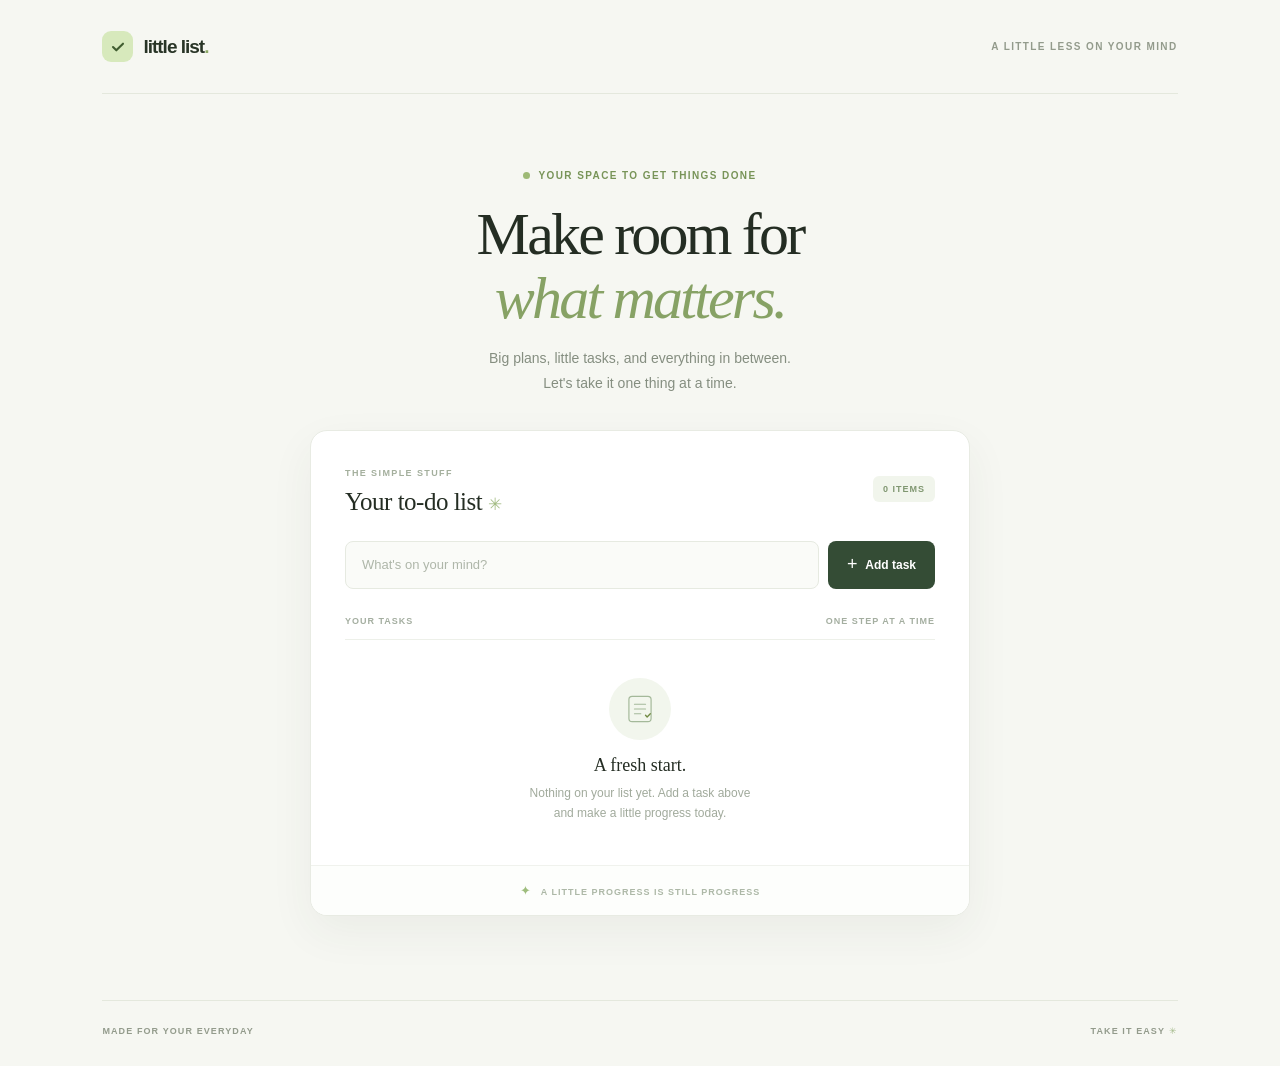
==== ai/dev/github-copilot/todo-app/index.html @ 70927fcd "Agent Host changes for agents/personal-portfolio-page-setup" ====
<!doctype html>
<html lang="en">
  <head>
    <meta charset="utf-8">
    <meta name="viewport" content="width=device-width, initial-scale=1">
    <meta name="theme-color" content="#f6f7f2">
    <title>Little List — A little space to get things done</title>
    <link rel="stylesheet" href="styles.css">
    <script src="app.js" defer></script>
  </head>
  <body>
    <div class="page">
      <header class="site-header">
        <a class="brand" href="index.html" aria-label="Little List home">
          <span class="brand-mark" aria-hidden="true">
            <svg viewBox="0 0 24 24" fill="none"><path d="m6 12 4 4 8-8" stroke="currentColor" stroke-width="2.5" stroke-linecap="round" stroke-linejoin="round"/></svg>
          </span>
          <span>little list<span class="brand-period">.</span></span>
        </a>
        <span class="header-note">A LITTLE LESS ON YOUR MIND</span>
      </header>

      <main>
        <section class="intro" aria-labelledby="page-title">
          <div class="eyebrow"><span></span> YOUR SPACE TO GET THINGS DONE</div>
          <h1 id="page-title">Make room for<br><em>what matters.</em></h1>
          <p>Big plans, little tasks, and everything in between.<br class="desktop-break"> Let's take it one thing at a time.</p>
        </section>

        <section class="list-card" aria-labelledby="list-title">
          <div class="card-heading">
            <div>
              <span class="section-label">THE SIMPLE STUFF</span>
              <h2 id="list-title">Your to-do list <span aria-hidden="true">✳</span></h2>
            </div>
            <span class="task-count" id="task-count" aria-live="polite">0 ITEMS</span>
          </div>

          <form id="todo-form" class="add-form">
            <label class="sr-only" for="todo-input">Add a task</label>
            <input id="todo-input" name="task" type="text" placeholder="What's on your mind?" autocomplete="off" required>
            <button type="submit"><span aria-hidden="true">+</span> Add task</button>
          </form>

          <div class="list-heading"><span>YOUR TASKS</span><span>ONE STEP AT A TIME</span></div>
          <ul id="todo-list" class="todo-list" aria-label="Your tasks"></ul>
          <div id="empty-state" class="empty-state">
            <div class="empty-icon" aria-hidden="true">
              <svg viewBox="0 0 48 48" fill="none"><rect x="10" y="8" width="28" height="32" rx="4" stroke="currentColor" stroke-width="1.5"/><path d="M17 18h14M17 24h14M17 30h8" stroke="currentColor" stroke-width="1.5" stroke-linecap="round"/><path d="m31 32 2 2 4-4" stroke="#718a43" stroke-width="1.7" stroke-linecap="round" stroke-linejoin="round"/></svg>
            </div>
            <h3>A fresh start.</h3>
            <p>Nothing on your list yet. Add a task above<br> and make a little progress today.</p>
          </div>
          <div class="card-footer"><span class="footer-sparkle" aria-hidden="true">✦</span> A LITTLE PROGRESS IS STILL PROGRESS</div>
        </section>
      </main>

      <footer class="site-footer">
        <span>MADE FOR YOUR EVERYDAY</span>
        <span>TAKE IT EASY <span aria-hidden="true">✳</span></span>
      </footer>
    </div>
  </body>
</html>
---- ai/dev/github-copilot/todo-app/styles.css ----
:root {
  color-scheme: light;
  font-family: Arial, Helvetica, sans-serif;
  color: #242d23;
  background: #f6f7f2;
  font-synthesis: none;
}

* { box-sizing: border-box; }

body {
  margin: 0;
  min-width: 280px;
}

button, input { font: inherit; }

button:focus-visible, input:focus-visible, a:focus-visible {
  outline: 3px solid #93ad65;
  outline-offset: 3px;
}

.page {
  max-width: 1440px;
  min-height: 100vh;
  margin: 0 auto;
  padding: 0 8%;
}

.site-header {
  height: 94px;
  display: flex;
  align-items: center;
  justify-content: space-between;
  border-bottom: 1px solid #e4e8dd;
}

.brand {
  display: inline-flex;
  align-items: center;
  gap: 10px;
  color: #283426;
  text-decoration: none;
  font-size: 19px;
  font-weight: 800;
  letter-spacing: -1px;
}

.brand-mark {
  display: grid;
  width: 31px;
  height: 31px;
  place-items: center;
  border-radius: 9px;
  background: #d7e9bc;
  color: #405d30;
}

.brand-mark svg { width: 20px; height: 20px; }
.brand-period { color: #8eaa67; }

.header-note, .section-label, .list-heading, .card-footer, .site-footer, .eyebrow {
  font-size: 10px;
  font-weight: 700;
  letter-spacing: 1.4px;
}

.header-note, .site-footer { color: #939b8c; }

main { max-width: 660px; margin: 0 auto; }

.intro { padding: 71px 0 33px; text-align: center; }

.eyebrow {
  display: inline-flex;
  align-items: center;
  gap: 8px;
  color: #789458;
}

.eyebrow span {
  width: 7px;
  height: 7px;
  border-radius: 50%;
  background: #9eba76;
}

h1 {
  margin: 20px 0 16px;
  font-family: Georgia, 'Times New Roman', serif;
  font-size: clamp(42px, 6vw, 60px);
  font-weight: 400;
  letter-spacing: -2.8px;
  line-height: 1.06;
}

h1 em { color: #87a265; font-weight: 400; }
.intro p { margin: 0; color: #858e80; font-size: 14px; line-height: 1.8; }

.list-card {
  padding: 31px 34px 0;
  overflow: hidden;
  border: 1px solid #e8ebe3;
  border-radius: 17px;
  background: #fff;
  box-shadow: 0 16px 45px rgba(50, 67, 43, .06);
}

.card-heading { display: flex; align-items: center; justify-content: space-between; gap: 12px; }
.section-label { color: #a4af9d; font-size: 9px; }
h2 { margin: 8px 0 0; font-family: Georgia, 'Times New Roman', serif; font-size: 25px; font-weight: 400; letter-spacing: -.5px; }
h2 span { color: #a3bc84; font-size: 17px; }

.task-count {
  flex-shrink: 0;
  padding: 8px 10px;
  border-radius: 6px;
  background: #f1f5ec;
  color: #809771;
  font-size: 9px;
  font-weight: 700;
  letter-spacing: 1px;
}

.add-form {
  display: flex;
  gap: 9px;
  margin-top: 25px;
}

.add-form input {
  width: 100%;
  min-width: 0;
  padding: 0 16px;
  border: 1px solid #e6eae1;
  border-radius: 8px;
  background: #fafbf8;
  color: #2b352a;
  font-size: 13px;
}

.add-form input::placeholder { color: #aeb6a9; }

.add-form button {
  min-height: 48px;
  flex-shrink: 0;
  padding: 0 19px;
  border: 0;
  border-radius: 8px;
  background: #344c35;
  color: #fff;
  cursor: pointer;
  font-size: 12px;
  font-weight: 700;
}

.add-form button:hover { background: #263d28; }
.add-form button span { margin-right: 5px; font-size: 18px; font-weight: 400; vertical-align: -1px; }

.list-heading {
  display: flex;
  justify-content: space-between;
  gap: 12px;
  padding: 27px 0 13px;
  border-bottom: 1px solid #edf0e9;
  color: #a4aea0;
  font-size: 9px;
  letter-spacing: 1px;
}

.todo-list { padding: 0; margin: 0; list-style: none; }
.todo-item { display: flex; align-items: center; gap: 12px; min-height: 57px; border-bottom: 1px solid #edf0e9; }
.todo-dot { width: 9px; height: 9px; flex-shrink: 0; border-radius: 50%; background: #b6cc9d; }
.todo-text { flex: 1; min-width: 0; overflow-wrap: anywhere; font-size: 14px; line-height: 1.5; }
.remove-button { padding: 8px; border: 0; border-radius: 6px; background: transparent; color: #9aa496; cursor: pointer; }
.remove-button:hover { background: #f3f5ef; color: #344c35; }
.remove-button svg { display: block; width: 17px; height: 17px; }

.empty-state { padding: 38px 0 42px; text-align: center; }
.empty-icon { display: grid; width: 62px; height: 62px; margin: 0 auto 15px; place-items: center; border-radius: 50%; background: #f2f6ed; color: #a4b99a; }
.empty-icon svg { width: 38px; height: 38px; }
.empty-state h3 { margin: 0 0 7px; font-family: Georgia, 'Times New Roman', serif; font-size: 18px; font-weight: 400; }
.empty-state p { margin: 0; color: #a1aa9c; font-size: 12px; line-height: 1.7; }
[hidden] { display: none !important; }

.card-footer {
  margin: 0 -34px;
  padding: 17px 34px;
  border-top: 1px solid #f0f2ed;
  background: #fdfefc;
  color: #adb8a7;
  font-size: 9px;
  letter-spacing: 1px;
  text-align: center;
}
.footer-sparkle { margin-right: 6px; color: #9ebd7d; font-size: 13px; }

.site-footer {
  display: flex;
  justify-content: space-between;
  gap: 12px;
  margin-top: 84px;
  padding: 25px 0 30px;
  border-top: 1px solid #e4e8dd;
  font-size: 9px;
  letter-spacing: 1.1px;
}
.site-footer span span { color: #a5bb8c; }

.sr-only {
  position: absolute;
  width: 1px;
  height: 1px;
  padding: 0;
  overflow: hidden;
  clip: rect(0, 0, 0, 0);
  white-space: nowrap;
  border: 0;
}

@media (max-width: 520px) {
  .page { padding: 0 20px; }
  .site-header { height: 72px; }
  .header-note { display: none; }
  .intro { padding: 56px 0 29px; }
  h1 { letter-spacing: -2px; }
  .desktop-break { display: none; }
  .list-card { padding: 25px 20px 0; }
  .card-footer { margin: 0 -20px; padding: 17px 20px; }
  .add-form button { padding: 0 14px; }
  .site-footer { margin-top: 56px; }
}
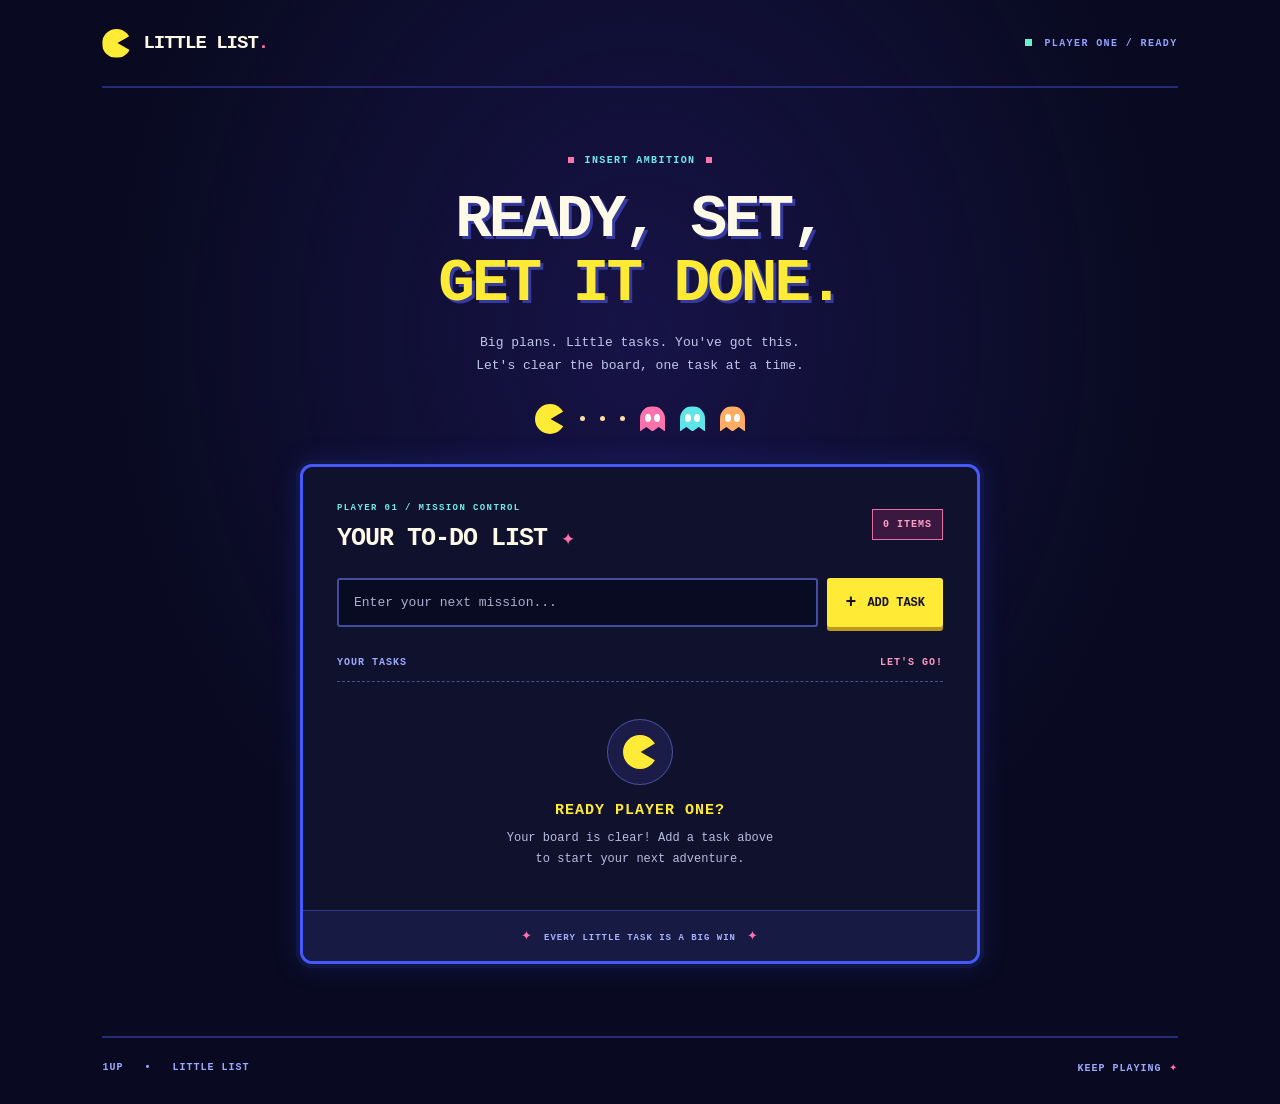
==== commit c1ff5b94: "Update portfolio and to-do app themes Co-authored-by: Copilot <223556219+Copilot@users.noreply.githu" ====
--- a/ai/dev/github-copilot/todo-app/index.html
+++ b/ai/dev/github-copilot/todo-app/index.html
@@ -3,8 +3,8 @@
   <head>
     <meta charset="utf-8">
     <meta name="viewport" content="width=device-width, initial-scale=1">
-    <meta name="theme-color" content="#f6f7f2">
-    <title>Little List — A little space to get things done</title>
+    <meta name="theme-color" content="#090a21">
+    <title>Little List — Ready, set, get things done!</title>
     <link rel="stylesheet" href="styles.css">
     <script src="app.js" defer></script>
   </head>
@@ -12,52 +12,52 @@
     <div class="page">
       <header class="site-header">
         <a class="brand" href="index.html" aria-label="Little List home">
-          <span class="brand-mark" aria-hidden="true">
-            <svg viewBox="0 0 24 24" fill="none"><path d="m6 12 4 4 8-8" stroke="currentColor" stroke-width="2.5" stroke-linecap="round" stroke-linejoin="round"/></svg>
-          </span>
-          <span>little list<span class="brand-period">.</span></span>
+          <span class="brand-mark" aria-hidden="true"></span>
+          <span>LITTLE LIST<span class="brand-period">.</span></span>
         </a>
-        <span class="header-note">A LITTLE LESS ON YOUR MIND</span>
+        <span class="header-note"><span class="header-dot"></span> PLAYER ONE / READY</span>
       </header>
 
       <main>
         <section class="intro" aria-labelledby="page-title">
-          <div class="eyebrow"><span></span> YOUR SPACE TO GET THINGS DONE</div>
-          <h1 id="page-title">Make room for<br><em>what matters.</em></h1>
-          <p>Big plans, little tasks, and everything in between.<br class="desktop-break"> Let's take it one thing at a time.</p>
+          <div class="eyebrow"><span></span> INSERT AMBITION <span></span></div>
+          <h1 id="page-title">READY, SET,<br><em>GET IT DONE.</em></h1>
+          <p>Big plans. Little tasks. You've got this.<br class="desktop-break"> Let's clear the board, one task at a time.</p>
+          <div class="arcade-trail" aria-hidden="true">
+            <span class="trail-player"></span><span class="pellet"></span><span class="pellet"></span><span class="pellet"></span>
+            <span class="ghost ghost-pink"><i></i></span><span class="ghost ghost-cyan"><i></i></span><span class="ghost ghost-orange"><i></i></span>
+          </div>
         </section>
 
         <section class="list-card" aria-labelledby="list-title">
           <div class="card-heading">
             <div>
-              <span class="section-label">THE SIMPLE STUFF</span>
-              <h2 id="list-title">Your to-do list <span aria-hidden="true">✳</span></h2>
+              <span class="section-label">PLAYER 01 / MISSION CONTROL</span>
+              <h2 id="list-title">YOUR TO-DO LIST <span aria-hidden="true">✦</span></h2>
             </div>
             <span class="task-count" id="task-count" aria-live="polite">0 ITEMS</span>
           </div>
 
           <form id="todo-form" class="add-form">
             <label class="sr-only" for="todo-input">Add a task</label>
-            <input id="todo-input" name="task" type="text" placeholder="What's on your mind?" autocomplete="off" required>
+            <input id="todo-input" name="task" type="text" placeholder="Enter your next mission..." autocomplete="off" required>
             <button type="submit"><span aria-hidden="true">+</span> Add task</button>
           </form>
 
-          <div class="list-heading"><span>YOUR TASKS</span><span>ONE STEP AT A TIME</span></div>
+          <div class="list-heading"><span>YOUR TASKS</span><span>LET'S GO!</span></div>
           <ul id="todo-list" class="todo-list" aria-label="Your tasks"></ul>
           <div id="empty-state" class="empty-state">
-            <div class="empty-icon" aria-hidden="true">
-              <svg viewBox="0 0 48 48" fill="none"><rect x="10" y="8" width="28" height="32" rx="4" stroke="currentColor" stroke-width="1.5"/><path d="M17 18h14M17 24h14M17 30h8" stroke="currentColor" stroke-width="1.5" stroke-linecap="round"/><path d="m31 32 2 2 4-4" stroke="#718a43" stroke-width="1.7" stroke-linecap="round" stroke-linejoin="round"/></svg>
-            </div>
-            <h3>A fresh start.</h3>
-            <p>Nothing on your list yet. Add a task above<br> and make a little progress today.</p>
+            <div class="empty-icon" aria-hidden="true"><span></span></div>
+            <h3>READY PLAYER ONE?</h3>
+            <p>Your board is clear! Add a task above<br> to start your next adventure.</p>
           </div>
-          <div class="card-footer"><span class="footer-sparkle" aria-hidden="true">✦</span> A LITTLE PROGRESS IS STILL PROGRESS</div>
+          <div class="card-footer"><span class="footer-sparkle" aria-hidden="true">✦</span> EVERY LITTLE TASK IS A BIG WIN <span class="footer-sparkle" aria-hidden="true">✦</span></div>
         </section>
       </main>
 
       <footer class="site-footer">
-        <span>MADE FOR YOUR EVERYDAY</span>
-        <span>TAKE IT EASY <span aria-hidden="true">✳</span></span>
+        <span>1UP &nbsp; • &nbsp; LITTLE LIST</span>
+        <span>KEEP PLAYING <span aria-hidden="true">✦</span></span>
       </footer>
     </div>
   </body>
--- a/ai/dev/github-copilot/todo-app/styles.css
+++ b/ai/dev/github-copilot/todo-app/styles.css
@@ -1,8 +1,8 @@
 :root {
-  color-scheme: light;
-  font-family: Arial, Helvetica, sans-serif;
-  color: #242d23;
-  background: #f6f7f2;
+  color-scheme: dark;
+  font-family: "Courier New", monospace;
+  color: #fff9e8;
+  background: #090a21;
   font-synthesis: none;
 }
 
@@ -11,13 +11,16 @@
 body {
   margin: 0;
   min-width: 280px;
+  background:
+    radial-gradient(ellipse at 50% 30%, #171347 0%, transparent 58%),
+    #090a21;
 }
 
 button, input { font: inherit; }
 
 button:focus-visible, input:focus-visible, a:focus-visible {
-  outline: 3px solid #93ad65;
-  outline-offset: 3px;
+  outline: 3px solid #fff36b;
+  outline-offset: 4px;
 }
 
 .page {
@@ -28,36 +31,34 @@
 }
 
 .site-header {
-  height: 94px;
+  height: 88px;
   display: flex;
   align-items: center;
   justify-content: space-between;
-  border-bottom: 1px solid #e4e8dd;
+  border-bottom: 2px solid #252b75;
 }
 
 .brand {
   display: inline-flex;
   align-items: center;
-  gap: 10px;
-  color: #283426;
+  gap: 12px;
+  color: #fff9e8;
   text-decoration: none;
   font-size: 19px;
-  font-weight: 800;
+  font-weight: 900;
   letter-spacing: -1px;
 }
 
-.brand-mark {
-  display: grid;
-  width: 31px;
-  height: 31px;
-  place-items: center;
-  border-radius: 9px;
-  background: #d7e9bc;
-  color: #405d30;
-}
-
-.brand-mark svg { width: 20px; height: 20px; }
-.brand-period { color: #8eaa67; }
+.brand-mark, .trail-player, .empty-icon span {
+  display: block;
+  flex-shrink: 0;
+  border-radius: 50%;
+  background: #ffea35;
+  clip-path: polygon(0 0, 100% 0, 100% 22%, 52% 50%, 100% 78%, 100% 100%, 0 100%);
+}
+
+.brand-mark { width: 29px; height: 29px; }
+.brand-period { color: #ff68a6; }
 
 .header-note, .section-label, .list-heading, .card-footer, .site-footer, .eyebrow {
   font-size: 10px;
@@ -65,147 +66,169 @@
   letter-spacing: 1.4px;
 }
 
-.header-note, .site-footer { color: #939b8c; }
-
-main { max-width: 660px; margin: 0 auto; }
-
-.intro { padding: 71px 0 33px; text-align: center; }
+.header-note { color: #91a1ff; }
+.header-dot { display: inline-block; width: 7px; height: 7px; margin-right: 5px; background: #69f2ce; }
+
+main { max-width: 680px; margin: 0 auto; }
+.intro { padding: 62px 0 30px; text-align: center; }
 
 .eyebrow {
   display: inline-flex;
   align-items: center;
-  gap: 8px;
-  color: #789458;
-}
-
-.eyebrow span {
-  width: 7px;
-  height: 7px;
+  gap: 10px;
+  color: #70ebea;
+}
+
+.eyebrow span { width: 6px; height: 6px; background: #ff76ae; }
+
+h1 {
+  margin: 20px 0 15px;
+  font-family: "Courier New", monospace;
+  font-size: clamp(38px, 6vw, 61px);
+  font-weight: 900;
+  letter-spacing: -3px;
+  line-height: 1.05;
+  text-shadow: 3px 3px 0 #343aa0;
+}
+
+h1 em { color: #ffea35; font-style: normal; }
+.intro p { margin: 0; color: #c1c6e8; font-size: 13px; line-height: 1.8; }
+
+.arcade-trail {
+  display: flex;
+  align-items: center;
+  justify-content: center;
+  gap: 15px;
+  margin-top: 26px;
+}
+.trail-player { width: 30px; height: 30px; }
+.pellet { width: 5px; height: 5px; border-radius: 50%; background: #ffdda3; }
+.ghost {
+  position: relative;
+  width: 25px;
+  height: 25px;
+  border-radius: 13px 13px 0 0;
+  clip-path: polygon(0 0, 100% 0, 100% 100%, 75% 82%, 50% 100%, 25% 82%, 0 100%);
+}
+.ghost-pink { background: #ff72ac; }
+.ghost-cyan { background: #5de5e7; }
+.ghost-orange { background: #ffad63; }
+.ghost i, .ghost i::after {
+  position: absolute;
+  top: 8px;
+  width: 6px;
+  height: 8px;
   border-radius: 50%;
-  background: #9eba76;
-}
-
-h1 {
-  margin: 20px 0 16px;
-  font-family: Georgia, 'Times New Roman', serif;
-  font-size: clamp(42px, 6vw, 60px);
-  font-weight: 400;
-  letter-spacing: -2.8px;
-  line-height: 1.06;
-}
-
-h1 em { color: #87a265; font-weight: 400; }
-.intro p { margin: 0; color: #858e80; font-size: 14px; line-height: 1.8; }
+  background: #fff;
+}
+.ghost i { left: 5px; }
+.ghost i::after { top: 0; left: 9px; content: ""; }
 
 .list-card {
-  padding: 31px 34px 0;
+  padding: 30px 34px 0;
   overflow: hidden;
-  border: 1px solid #e8ebe3;
-  border-radius: 17px;
-  background: #fff;
-  box-shadow: 0 16px 45px rgba(50, 67, 43, .06);
+  border: 3px solid #4659ff;
+  border-radius: 12px;
+  background: #10112d;
+  box-shadow: 0 0 0 4px #111744, 0 0 28px #2839c14d;
 }
 
 .card-heading { display: flex; align-items: center; justify-content: space-between; gap: 12px; }
-.section-label { color: #a4af9d; font-size: 9px; }
-h2 { margin: 8px 0 0; font-family: Georgia, 'Times New Roman', serif; font-size: 25px; font-weight: 400; letter-spacing: -.5px; }
-h2 span { color: #a3bc84; font-size: 17px; }
+.section-label { color: #70ebea; font-size: 9px; }
+h2 { margin: 9px 0 0; font-size: clamp(19px, 4vw, 25px); font-weight: 900; letter-spacing: -1px; }
+h2 span { color: #ff72ac; font-size: 17px; }
 
 .task-count {
   flex-shrink: 0;
-  padding: 8px 10px;
-  border-radius: 6px;
-  background: #f1f5ec;
-  color: #809771;
-  font-size: 9px;
+  padding: 9px 10px;
+  border: 1px solid #e66caa;
+  background: #3a183f;
+  color: #ff9fc9;
+  font-size: 10px;
   font-weight: 700;
   letter-spacing: 1px;
 }
 
-.add-form {
-  display: flex;
-  gap: 9px;
-  margin-top: 25px;
-}
-
+.add-form { display: flex; gap: 9px; margin-top: 25px; }
 .add-form input {
   width: 100%;
   min-width: 0;
-  padding: 0 16px;
-  border: 1px solid #e6eae1;
-  border-radius: 8px;
-  background: #fafbf8;
-  color: #2b352a;
+  padding: 0 15px;
+  border: 2px solid #444d9f;
+  border-radius: 3px;
+  background: #090b22;
+  color: #fff;
   font-size: 13px;
 }
-
-.add-form input::placeholder { color: #aeb6a9; }
-
+.add-form input::placeholder { color: #aaaed0; opacity: 1; }
 .add-form button {
-  min-height: 48px;
+  min-height: 49px;
   flex-shrink: 0;
-  padding: 0 19px;
+  padding: 0 18px;
   border: 0;
-  border-radius: 8px;
-  background: #344c35;
-  color: #fff;
+  border-radius: 3px;
+  background: #ffea35;
+  box-shadow: 0 4px 0 #be9920;
+  color: #171227;
   cursor: pointer;
   font-size: 12px;
-  font-weight: 700;
-}
-
-.add-form button:hover { background: #263d28; }
-.add-form button span { margin-right: 5px; font-size: 18px; font-weight: 400; vertical-align: -1px; }
+  font-weight: 900;
+  text-transform: uppercase;
+}
+.add-form button:hover { background: #fff488; }
+.add-form button span { margin-right: 4px; font-size: 18px; vertical-align: -1px; }
 
 .list-heading {
   display: flex;
   justify-content: space-between;
   gap: 12px;
-  padding: 27px 0 13px;
-  border-bottom: 1px solid #edf0e9;
-  color: #a4aea0;
-  font-size: 9px;
-  letter-spacing: 1px;
-}
+  padding: 30px 0 13px;
+  border-bottom: 1px dashed #45508c;
+  color: #9da9ff;
+  font-size: 10px;
+  letter-spacing: 1px;
+}
+.list-heading span:last-child { color: #ff98c2; }
 
 .todo-list { padding: 0; margin: 0; list-style: none; }
-.todo-item { display: flex; align-items: center; gap: 12px; min-height: 57px; border-bottom: 1px solid #edf0e9; }
-.todo-dot { width: 9px; height: 9px; flex-shrink: 0; border-radius: 50%; background: #b6cc9d; }
+.todo-item { display: flex; align-items: center; gap: 12px; min-height: 57px; border-bottom: 1px dashed #343c78; }
+.todo-dot { width: 9px; height: 9px; flex-shrink: 0; border-radius: 50%; background: #ffea35; }
 .todo-text { flex: 1; min-width: 0; overflow-wrap: anywhere; font-size: 14px; line-height: 1.5; }
-.remove-button { padding: 8px; border: 0; border-radius: 6px; background: transparent; color: #9aa496; cursor: pointer; }
-.remove-button:hover { background: #f3f5ef; color: #344c35; }
-.remove-button svg { display: block; width: 17px; height: 17px; }
-
-.empty-state { padding: 38px 0 42px; text-align: center; }
-.empty-icon { display: grid; width: 62px; height: 62px; margin: 0 auto 15px; place-items: center; border-radius: 50%; background: #f2f6ed; color: #a4b99a; }
-.empty-icon svg { width: 38px; height: 38px; }
-.empty-state h3 { margin: 0 0 7px; font-family: Georgia, 'Times New Roman', serif; font-size: 18px; font-weight: 400; }
-.empty-state p { margin: 0; color: #a1aa9c; font-size: 12px; line-height: 1.7; }
+.remove-button { padding: 8px; border: 0; border-radius: 3px; background: transparent; color: #ff9fc9; cursor: pointer; }
+.remove-button:hover { background: #3a183f; color: #fff; }
+.remove-button svg { display: block; width: 19px; height: 19px; }
+
+.empty-state { padding: 37px 0 39px; text-align: center; }
+.empty-icon { display: grid; width: 66px; height: 66px; margin: 0 auto 17px; place-items: center; border: 1px solid #4c54a4; border-radius: 50%; background: #1c1c49; }
+.empty-icon span { width: 34px; height: 34px; }
+.empty-state h3 { margin: 0 0 9px; color: #ffea35; font-size: 15px; font-weight: 900; letter-spacing: 1px; }
+.empty-state p { margin: 0; color: #b7bddf; font-size: 12px; line-height: 1.8; }
 [hidden] { display: none !important; }
 
 .card-footer {
   margin: 0 -34px;
   padding: 17px 34px;
-  border-top: 1px solid #f0f2ed;
-  background: #fdfefc;
-  color: #adb8a7;
+  border-top: 1px solid #303a89;
+  background: #171a43;
+  color: #a7b3ff;
   font-size: 9px;
   letter-spacing: 1px;
   text-align: center;
 }
-.footer-sparkle { margin-right: 6px; color: #9ebd7d; font-size: 13px; }
+.footer-sparkle { margin: 0 5px; color: #ff72ac; font-size: 13px; }
 
 .site-footer {
   display: flex;
   justify-content: space-between;
   gap: 12px;
-  margin-top: 84px;
-  padding: 25px 0 30px;
-  border-top: 1px solid #e4e8dd;
-  font-size: 9px;
-  letter-spacing: 1.1px;
-}
-.site-footer span span { color: #a5bb8c; }
+  margin-top: 72px;
+  padding: 24px 0 30px;
+  border-top: 2px solid #252b75;
+  color: #9da9ff;
+  font-size: 10px;
+  letter-spacing: 1px;
+}
+.site-footer span span { color: #ff72ac; }
 
 .sr-only {
   position: absolute;
@@ -222,11 +245,11 @@
   .page { padding: 0 20px; }
   .site-header { height: 72px; }
   .header-note { display: none; }
-  .intro { padding: 56px 0 29px; }
+  .intro { padding: 48px 0 28px; }
   h1 { letter-spacing: -2px; }
   .desktop-break { display: none; }
-  .list-card { padding: 25px 20px 0; }
+  .list-card { padding: 24px 20px 0; }
   .card-footer { margin: 0 -20px; padding: 17px 20px; }
-  .add-form button { padding: 0 14px; }
+  .add-form button { padding: 0 12px; }
   .site-footer { margin-top: 56px; }
 }
